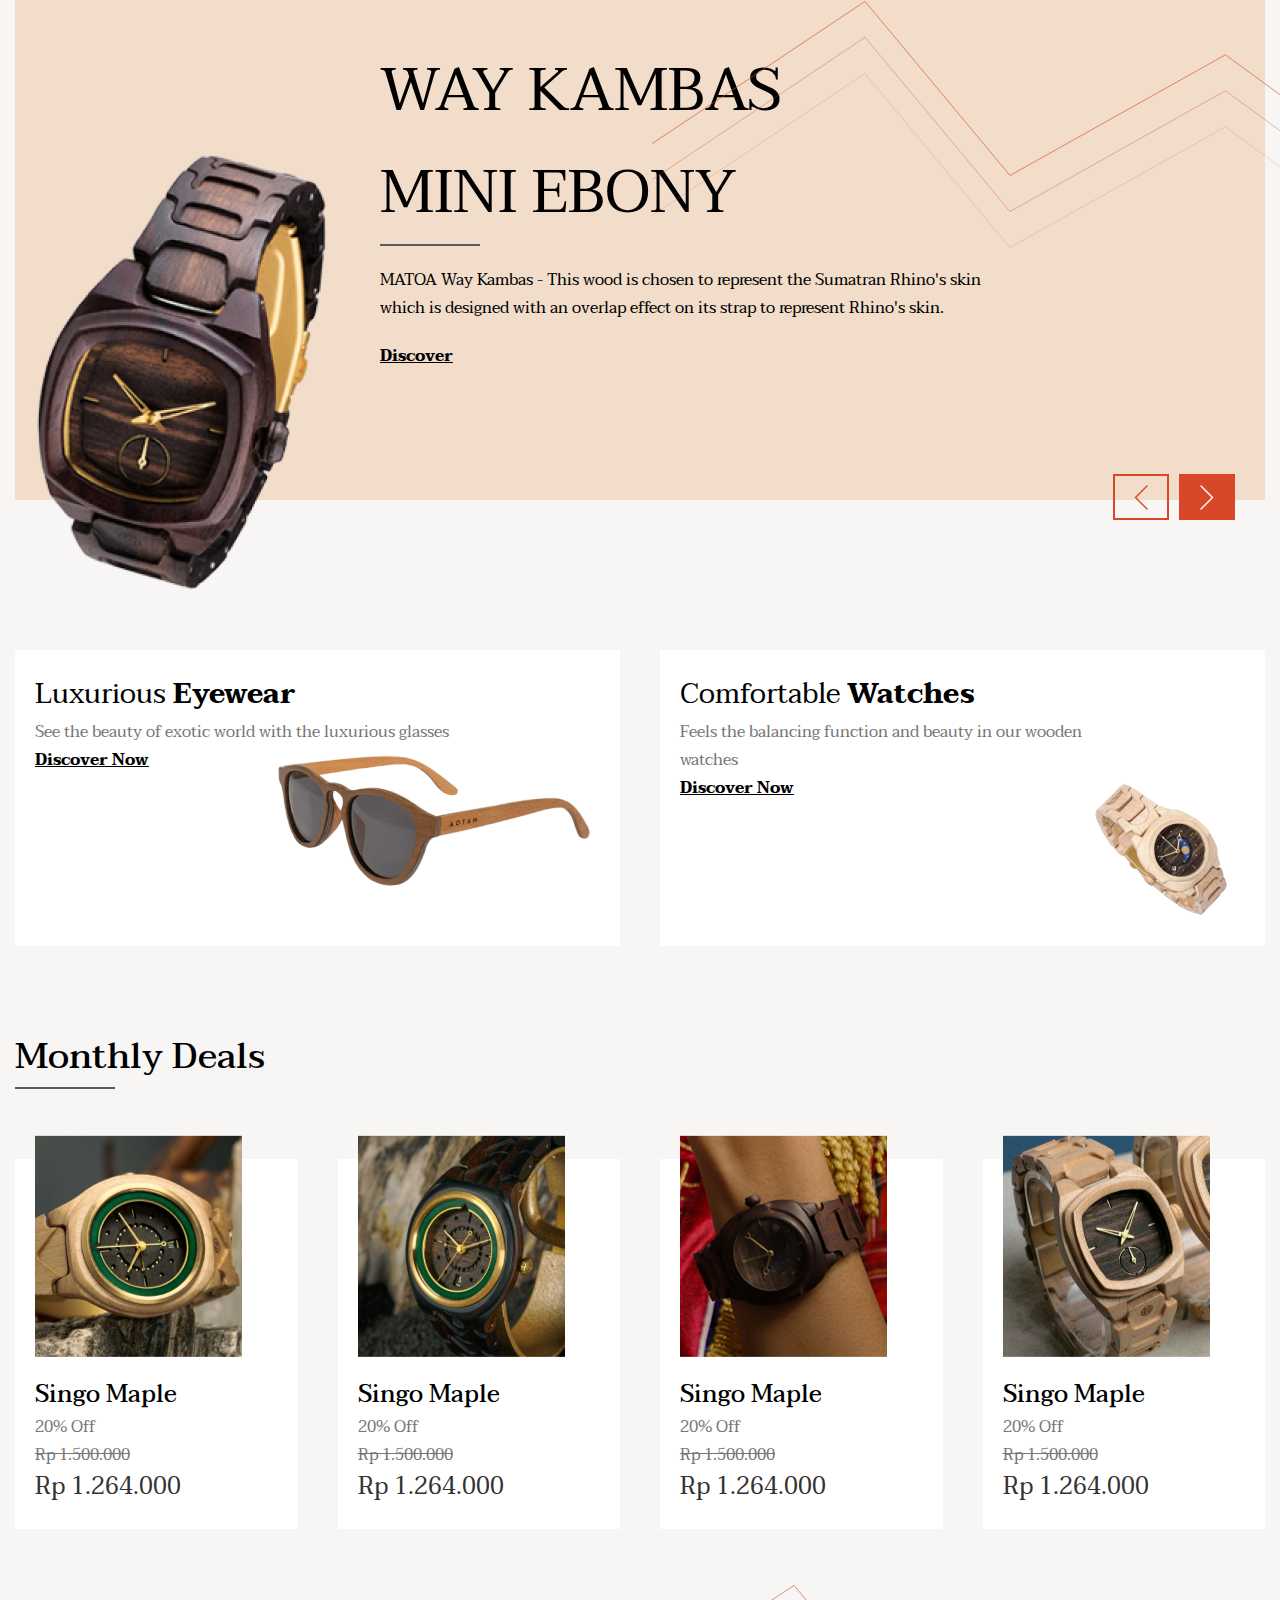
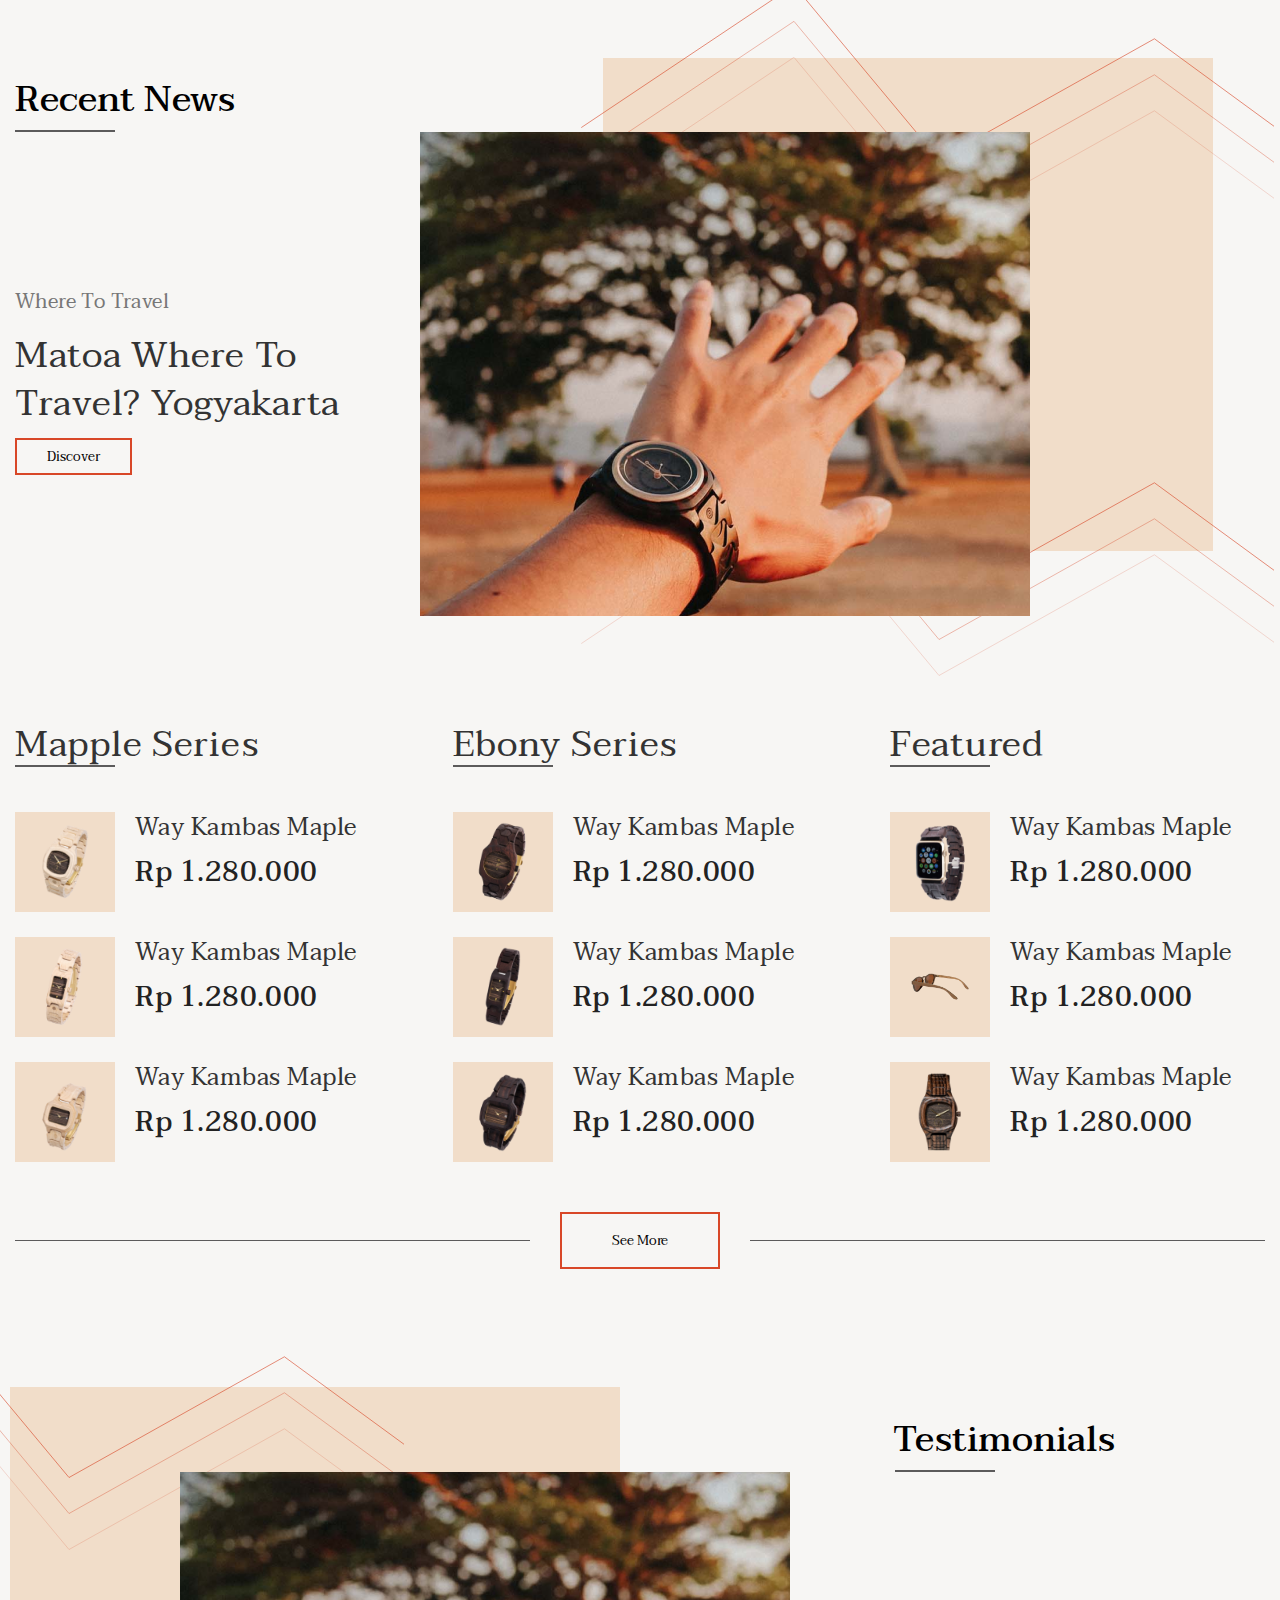
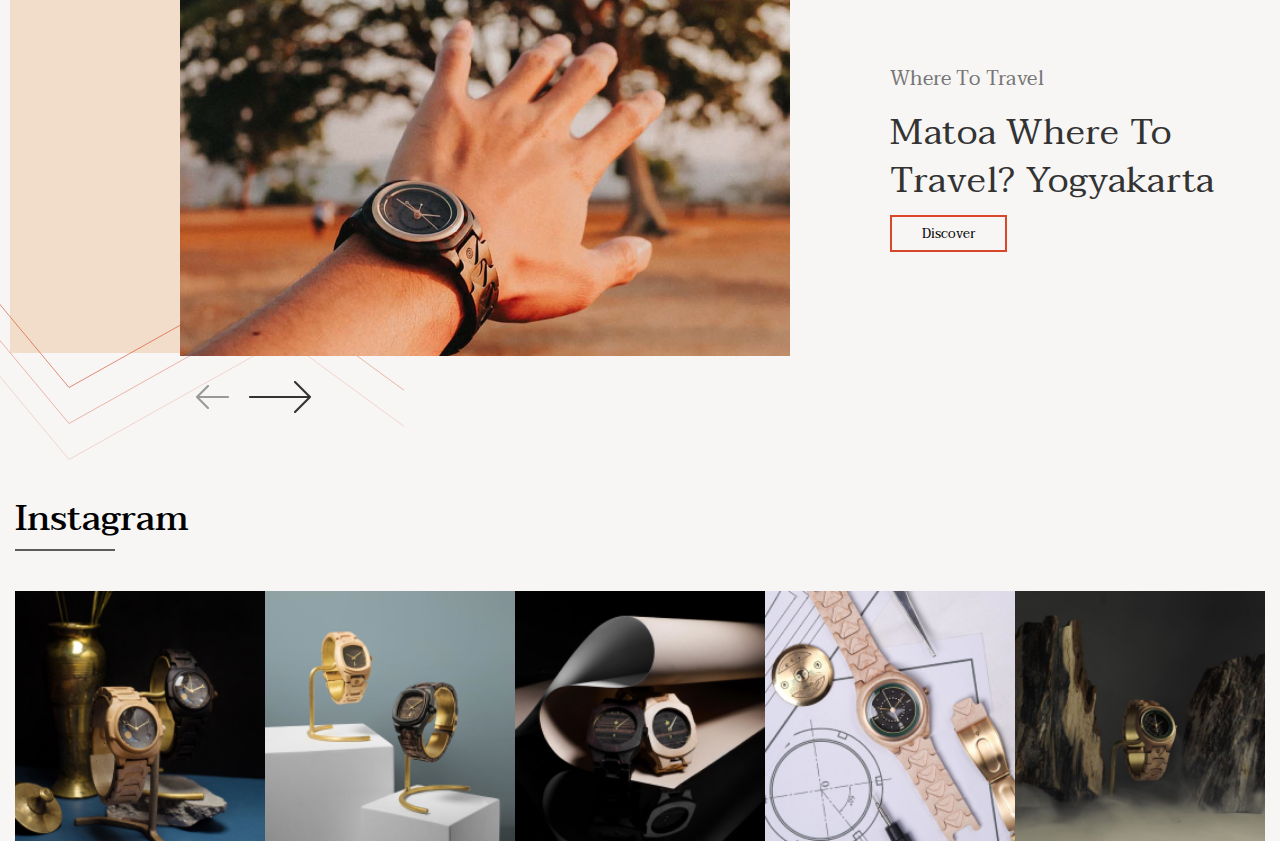
==== index.html @ 097e5164 "basic done" ====
<!DOCTYPE html>
<html lang="en">
  <head>
    <meta charset="UTF-8" />
    <meta name="viewport" content="width=device-width, initial-scale=1.0" />
    <title>Document</title>
    <link rel="stylesheet" href="/css/style.css" />
  </head>
  <body>
    <main class="container">
      <div id="header"></div>
      <div class="content">
        <div class="contentBanner">
          <div class="watch">
            <img style="width: 325px;height: 467px; object-fit: cover;" class="slide" src="/images/watch 1.png" alt="" />
          </div>
          <div class="sideContent">
            <div>
              <h1>WAY KAMBAS MINI EBONY</h1>
              <div class="divider"></div>
            </div>
            <p>
              MATOA Way Kambas - This wood is chosen to represent the Sumatran
              Rhino's skin which is designed with an overlap effect on its strap
              to represent Rhino's skin.
            </p>
            <p
              style="
                font-weight: bold;
                text-decoration: underline;
                cursor: pointer;
              "
            >
              Discover
            </p>
            
          </div>
          <div class="bannerAbs">
            <svg
              width="694"
              height="186"
              viewBox="0 0 694 186"
              fill="none"
              xmlns="http://www.w3.org/2000/svg"
            >
              <path
                d="M1.2658 143.57L213.999 1.32885L359 175.5L574.43 54.7849L752.472 185.066"
                stroke="#D84727"
                stroke-opacity="0.61"
              />
            </svg>

            <svg
              width="694"
              height="186"
              viewBox="0 0 694 186"
              fill="none"
              xmlns="http://www.w3.org/2000/svg"
            >
              <path
                d="M1.2658 143.57L213.999 1.32885L359 175.5L574.43 54.7849L752.472 185.066"
                stroke="#D84727"
                stroke-opacity="0.61"
              />
            </svg>

            <svg
              width="694"
              height="186"
              viewBox="0 0 694 186"
              fill="none"
              xmlns="http://www.w3.org/2000/svg"
            >
              <path
                d="M1.2658 143.57L213.999 1.32885L359 175.5L574.43 54.7849L752.472 185.066"
                stroke="#D84727"
                stroke-opacity="0.61"
              />
            </svg>
          </div>
          <div class="arrow">
            <button class="commonBtn" onclick="handleSlide('prev')">
              <img src="/images/angle left.png" alt="" />
            </button>
            <button class="commonBtn" onclick="handleSlide('next')">
              <img src="/images/angle right.png" alt="" />
            </button>
          </div>
        </div>
        <div class="luxury">
          <div class="box">
            <h3 style="font-size: 28px; font-weight: 400">
              Luxurious <strong>Eyewear</strong>
            </h3>
            <p
              style="width: 80%; color: rgba(119, 119, 119, 1); font-size: 16px"
            >
              See the beauty of exotic world with the luxurious glasses
            </p>
            <div
              style="
                display: flex;
                justify-content: space-between;
                align-items: flex-start;
              "
            >
              <strong style="text-decoration: underline; cursor: pointer"
                >Discover Now</strong
              >
              <img src="/images/glasses 1.png" alt="" />
            </div>
          </div>
          <div class="box">
            <h3 style="font-size: 28px; font-weight: 400">
              Comfortable <strong>Watches</strong>
            </h3>
            <p
              style="width: 80%; color: rgba(119, 119, 119, 1); font-size: 16px"
            >
              Feels the balancing function and beauty in our wooden watches
            </p>
            <div
              style="
                display: flex;
                justify-content: space-between;
                align-items: flex-start;
              "
            >
              <strong style="text-decoration: underline; cursor: pointer"
                >Discover Now</strong
              >
              <img src="/images/watch 2.png" alt="" />
            </div>
          </div>
        </div>
        <div class="deal">
          <h2 style="font-size: 36px; font-weight: 500">Monthly Deals</h2>
          <div class="divider"></div>
          <div class="dealBoxes">
            <div class="dealBox">
              <img src="/images/deal 1.png" alt="" />
              <div
                style="
                  transform: translateY(-20px);
                  display: flex;
                  flex-direction: column;
                  gap: 4px;
                "
              >
                <p class="title">Singo Maple</p>
                <p class="sale">20% Off</p>
                <p class="origin">Rp 1.500.000</p>
                <p class="price">Rp 1.264.000</p>
              </div>
              <div
                class="btn"
                class="btn"
                style="
                  display: flex;
                  gap: 10px;
                  justify-content: center;
                  opacity: 0;
                "
              >
                <button class="commonBtn">
                  <img
                    style="transform: translateY(2px)"
                    src="/images/love.png"
                    alt=""
                  />
                </button>
                <button
                  class="commonBtn"
                  style="background-color: rgba(216, 71, 39, 1); color: #fff"
                >
                  Add to cart
                </button>
              </div>
            </div>
            <div class="dealBox">
              <img src="/images/deal 2.png" alt="" />
              <div
                style="
                  transform: translateY(-20px);
                  display: flex;
                  flex-direction: column;
                  gap: 4px;
                "
              >
                <p class="title">Singo Maple</p>
                <p class="sale">20% Off</p>
                <p class="origin">Rp 1.500.000</p>
                <p class="price">Rp 1.264.000</p>
              </div>
              <div
                class="btn"
                class="btn"
                style="
                  display: flex;
                  gap: 10px;
                  justify-content: center;
                  opacity: 0;
                "
              >
                <button class="commonBtn">
                  <img
                    style="transform: translateY(2px)"
                    src="/images/love.png"
                    alt=""
                  />
                </button>
                <button
                  class="commonBtn"
                  style="background-color: rgba(216, 71, 39, 1); color: #fff"
                >
                  Add to cart
                </button>
              </div>
            </div>
            <div class="dealBox">
              <img src="/images/deal 3.png" alt="" />
              <div
                style="
                  transform: translateY(-20px);
                  display: flex;
                  flex-direction: column;
                  gap: 4px;
                "
              >
                <p class="title">Singo Maple</p>
                <p class="sale">20% Off</p>
                <p class="origin">Rp 1.500.000</p>
                <p class="price">Rp 1.264.000</p>
              </div>
              <div
                class="btn"
                class="btn"
                style="
                  display: flex;
                  gap: 10px;
                  justify-content: center;
                  opacity: 0;
                "
              >
                <button class="commonBtn">
                  <img
                    style="transform: translateY(2px)"
                    src="/images/love.png"
                    alt=""
                  />
                </button>
                <button
                  class="commonBtn"
                  style="background-color: rgba(216, 71, 39, 1); color: #fff"
                >
                  Add to cart
                </button>
              </div>
            </div>
            <div class="dealBox">
              <img src="/images/deal 4.png" alt="" />
              <div
                style="
                  transform: translateY(-20px);
                  display: flex;
                  flex-direction: column;
                  gap: 4px;
                "
              >
                <p class="title">Singo Maple</p>
                <p class="sale">20% Off</p>
                <p class="origin">Rp 1.500.000</p>
                <p class="price">Rp 1.264.000</p>
              </div>
              <div
                class="btn"
                class="btn"
                style="
                  display: flex;
                  gap: 10px;
                  justify-content: center;
                  opacity: 0;
                "
              >
                <button class="commonBtn">
                  <img
                    style="transform: translateY(2px)"
                    src="/images/love.png"
                    alt=""
                  />
                </button>
                <button
                  class="commonBtn"
                  style="background-color: rgba(216, 71, 39, 1); color: #fff"
                >
                  Add to cart
                </button>
              </div>
            </div>
          </div>
        </div>
        <div class="news">
          <h2 style="font-size: 36px; font-weight: 500">Recent News</h2>
          <div class="divider"></div>
          <div class="newBoxes">
            <div class="leftContent" style="display: flex;flex-direction: column;gap: 10px;width: 30%;">
              <span
                style="
                  font-family: Taviraj;
                  font-size: 20px;
                  font-weight: 400;
                  line-height: 40px;
                  letter-spacing: 0.02em;
                  text-align: left;
                  color: rgba(119, 119, 119, 1);
                "
              >
                Where To Travel
              </span>
              <span
                style="
                  font-family: Taviraj;
                  font-size: 36px;
                  font-weight: 400;
                  line-height: 48px;
                  letter-spacing: 0.02em;
                  text-align: left;
                  color: rgba(51, 51, 51, 1);
                "
              >
                Matoa Where To Travel? Yogyakarta
              </span>
              <button class="commonBtn" style="width: max-content;padding-inline: 30px;">Discover</button>
            </div>
            <div class="rightContent">
                <img src="/images/news.png"  alt="">
                <div class="bannerAbs" style="right: -40% !important;top: -30%;z-index: -1;">
                    <svg
                      width="694"
                      height="186"
                      viewBox="0 0 694 186"
                      fill="none"
                      xmlns="http://www.w3.org/2000/svg"
                    >
                      <path
                        d="M1.2658 143.57L213.999 1.32885L359 175.5L574.43 54.7849L752.472 185.066"
                        stroke="#D84727"
                        stroke-opacity="0.61"
                      />
                    </svg>
        
                    <svg
                      width="694"
                      height="186"
                      viewBox="0 0 694 186"
                      fill="none"
                      xmlns="http://www.w3.org/2000/svg"
                    >
                      <path
                        d="M1.2658 143.57L213.999 1.32885L359 175.5L574.43 54.7849L752.472 185.066"
                        stroke="#D84727"
                        stroke-opacity="0.61"
                      />
                    </svg>
        
                    <svg
                      width="694"
                      height="186"
                      viewBox="0 0 694 186"
                      fill="none"
                      xmlns="http://www.w3.org/2000/svg"
                    >
                      <path
                        d="M1.2658 143.57L213.999 1.32885L359 175.5L574.43 54.7849L752.472 185.066"
                        stroke="#D84727"
                        stroke-opacity="0.61"
                      />
                    </svg>
                  </div>
                  <div class="bannerAbs" style="right: -40% !important;top: 60% !important;z-index: -1;">
                    <svg
                      width="694"
                      height="186"
                      viewBox="0 0 694 186"
                      fill="none"
                      xmlns="http://www.w3.org/2000/svg"
                    >
                      <path
                        d="M1.2658 143.57L213.999 1.32885L359 175.5L574.43 54.7849L752.472 185.066"
                        stroke="#D84727"
                        stroke-opacity="0.61"
                      />
                    </svg>
        
                    <svg
                      width="694"
                      height="186"
                      viewBox="0 0 694 186"
                      fill="none"
                      xmlns="http://www.w3.org/2000/svg"
                    >
                      <path
                        d="M1.2658 143.57L213.999 1.32885L359 175.5L574.43 54.7849L752.472 185.066"
                        stroke="#D84727"
                        stroke-opacity="0.61"
                      />
                    </svg>
        
                    <svg
                      width="694"
                      height="186"
                      viewBox="0 0 694 186"
                      fill="none"
                      xmlns="http://www.w3.org/2000/svg"
                    >
                      <path
                        d="M1.2658 143.57L213.999 1.32885L359 175.5L574.43 54.7849L752.472 185.066"
                        stroke="#D84727"
                        stroke-opacity="0.61"
                      />
                    </svg>
                  </div>
                </div>
            </div>
          </div>
        </div>
        <div class="series">
            <div class="seriesBox" style="margin-bottom: 20px;">
               <div>
                <p style="font-family: Taviraj;
                font-size: 36px;
                font-weight: 400;
                line-height: 40px;
                letter-spacing: 0.02em;
                text-align: left;
                color: rgba(51, 51, 51, 1);
                ">Mapple Series</p>
                <div class="divider"></div>
               </div>
            </div> 
            <div class="seriesBox">
                <div>
                    <p style="font-family: Taviraj;
                font-size: 36px;
                font-weight: 400;
                line-height: 40px;
                letter-spacing: 0.02em;
                text-align: left;
                color: rgba(51, 51, 51, 1);
                ">Ebony Series</p>
                <div class="divider"></div>
                </div>
            </div> 
            <div class="seriesBox">
               <div>
                <p style="font-family: Taviraj;
                font-size: 36px;
                font-weight: 400;
                line-height: 40px;
                letter-spacing: 0.02em;
                text-align: left;
                color: rgba(51, 51, 51, 1);
                ">Featured</p>
                <div class="divider"></div>
               </div>
            </div> 
            <div class="seriesBox">
              <img src="/images/seri 1.png" alt="">
                <div class="content">
                    <p style="font-family: Taviraj;
                    font-size: 24px;
                    font-weight: 400;
                    line-height: 32px;
                    letter-spacing: 0.02em;
                    text-align: left;
                    color: rgba(51, 51, 51, 1);
                    margin-bottom: 8px;
                    ">Way Kambas Maple</p>
                    <p style="font-family: Taviraj;
                    font-size: 28px;
                    font-weight: 500;
                    line-height: 40px;
                    letter-spacing: 0.02em;
                    text-align: left;
                    color:rgba(34, 34, 34, 1)
                    ">Rp 1.280.000</p>
                </div>
            </div> 
            <div class="seriesBox">
              <img src="/images/seri 4.png" alt="">
                <div class="content">
                    <p style="font-family: Taviraj;
                    font-size: 24px;
                    font-weight: 400;
                    line-height: 32px;
                    letter-spacing: 0.02em;
                    text-align: left;
                    color: rgba(51, 51, 51, 1);
                    margin-bottom: 8px;
                    ">Way Kambas Maple</p>
                    <p style="font-family: Taviraj;
                    font-size: 28px;
                    font-weight: 500;
                    line-height: 40px;
                    letter-spacing: 0.02em;
                    text-align: left;
                    color:rgba(34, 34, 34, 1)
                    ">Rp 1.280.000</p>
                </div>
            </div> 
            <div class="seriesBox">
              <img src="/images/seri 7.png" alt="">
                <div class="content">
                    <p style="font-family: Taviraj;
                    font-size: 24px;
                    font-weight: 400;
                    line-height: 32px;
                    letter-spacing: 0.02em;
                    text-align: left;
                    color: rgba(51, 51, 51, 1);
                    margin-bottom: 8px;
                    ">Way Kambas Maple</p>
                    <p style="font-family: Taviraj;
                    font-size: 28px;
                    font-weight: 500;
                    line-height: 40px;
                    letter-spacing: 0.02em;
                    text-align: left;
                    color:rgba(34, 34, 34, 1)
                    ">Rp 1.280.000</p>
                </div>
            </div> 
            <div class="seriesBox">
              <img src="/images/seri 2.png" alt="">
                <div class="content">
                    <p style="font-family: Taviraj;
                    font-size: 24px;
                    font-weight: 400;
                    line-height: 32px;
                    letter-spacing: 0.02em;
                    text-align: left;
                    color: rgba(51, 51, 51, 1);
                    margin-bottom: 8px;
                    ">Way Kambas Maple</p>
                    <p style="font-family: Taviraj;
                    font-size: 28px;
                    font-weight: 500;
                    line-height: 40px;
                    letter-spacing: 0.02em;
                    text-align: left;
                    color:rgba(34, 34, 34, 1)
                    ">Rp 1.280.000</p>
                </div>
            </div> 
            <div class="seriesBox">
              <img src="/images/seri 5.png" alt="">
                <div class="content">
                    <p style="font-family: Taviraj;
                    font-size: 24px;
                    font-weight: 400;
                    line-height: 32px;
                    letter-spacing: 0.02em;
                    text-align: left;
                    color: rgba(51, 51, 51, 1);
                    margin-bottom: 8px;
                    ">Way Kambas Maple</p>
                    <p style="font-family: Taviraj;
                    font-size: 28px;
                    font-weight: 500;
                    line-height: 40px;
                    letter-spacing: 0.02em;
                    text-align: left;
                    color:rgba(34, 34, 34, 1)
                    ">Rp 1.280.000</p>
                </div>
            </div> 
            <div class="seriesBox">
              <img src="/images/seri 8.png" alt="">
                <div class="content">
                    <p style="font-family: Taviraj;
                    font-size: 24px;
                    font-weight: 400;
                    line-height: 32px;
                    letter-spacing: 0.02em;
                    text-align: left;
                    color: rgba(51, 51, 51, 1);
                    margin-bottom: 8px;
                    ">Way Kambas Maple</p>
                    <p style="font-family: Taviraj;
                    font-size: 28px;
                    font-weight: 500;
                    line-height: 40px;
                    letter-spacing: 0.02em;
                    text-align: left;
                    color:rgba(34, 34, 34, 1)
                    ">Rp 1.280.000</p>
                </div>
            </div> 
            <div class="seriesBox">
              <img src="/images/seri 3.png" alt="">
                <div class="content">
                    <p style="font-family: Taviraj;
                    font-size: 24px;
                    font-weight: 400;
                    line-height: 32px;
                    letter-spacing: 0.02em;
                    text-align: left;
                    color: rgba(51, 51, 51, 1);
                    margin-bottom: 8px;
                    ">Way Kambas Maple</p>
                    <p style="font-family: Taviraj;
                    font-size: 28px;
                    font-weight: 500;
                    line-height: 40px;
                    letter-spacing: 0.02em;
                    text-align: left;
                    color:rgba(34, 34, 34, 1)
                    ">Rp 1.280.000</p>
                </div>
            </div> 
            <div class="seriesBox">
              <img src="/images/seri 6.png" alt="">
                <div class="content">
                    <p style="font-family: Taviraj;
                    font-size: 24px;
                    font-weight: 400;
                    line-height: 32px;
                    letter-spacing: 0.02em;
                    text-align: left;
                    color: rgba(51, 51, 51, 1);
                    margin-bottom: 8px;
                    ">Way Kambas Maple</p>
                    <p style="font-family: Taviraj;
                    font-size: 28px;
                    font-weight: 500;
                    line-height: 40px;
                    letter-spacing: 0.02em;
                    text-align: left;
                    color:rgba(34, 34, 34, 1)
                    ">Rp 1.280.000</p>
                </div>
            </div> 
            <div class="seriesBox">
              <img src="/images/seri 9.png" alt="">
                <div class="content">
                    <p style="font-family: Taviraj;
                    font-size: 24px;
                    font-weight: 400;
                    line-height: 32px;
                    letter-spacing: 0.02em;
                    text-align: left;
                    color: rgba(51, 51, 51, 1);
                    margin-bottom: 8px;
                    ">Way Kambas Maple</p>
                    <p style="font-family: Taviraj;
                    font-size: 28px;
                    font-weight: 500;
                    line-height: 40px;
                    letter-spacing: 0.02em;
                    text-align: left;
                    color:rgba(34, 34, 34, 1)
                    ">Rp 1.280.000</p>
                </div>
            </div> 
        </div>
        <div style="display: flex;gap: 30px; align-items: center;margin-block: 50px 140px;">
          <div class="divider" style="flex-grow: 1;height: 1px;"></div>
          <button class="commonBtn" style="padding: 15px 50px;">See More</button>
          <div class="divider" style="flex-grow: 1;height: 1px;"></div>
        </div>
        <div class="news testi">
          <div style="direction: rtl;">
            <h2 style="font-size: 36px; font-weight: 500;text-align: right;">Testimonials</h2>
          <div class="divider"></div>
          </div>
          <div class="newBoxes">
            <div class="leftContent" style="display: flex;flex-direction: column;gap: 10px;width: 30%;">
              <span
                style="
                  font-family: Taviraj;
                  font-size: 20px;
                  font-weight: 400;
                  line-height: 40px;
                  letter-spacing: 0.02em;
                  text-align: left;
                  color: rgba(119, 119, 119, 1);
                "
              >
                Where To Travel
              </span>
              <span
                style="
                  font-family: Taviraj;
                  font-size: 36px;
                  font-weight: 400;
                  line-height: 48px;
                  letter-spacing: 0.02em;
                  text-align: left;
                  color: rgba(51, 51, 51, 1);
                "
              >
                Matoa Where To Travel? Yogyakarta
              </span>
              <button class="commonBtn" style="width: max-content;padding-inline: 30px;">Discover</button>
            </div>
            <div class="rightContent">
                <img src="/images/news.png"  alt="">
                <div>
                  <img src="/images/left.png" alt="">
                  <img src="/images/right.png" alt="">
                </div>
                <div class="bannerAbs" style="right: -40% !important;top: -30%;z-index: -1;">
                    <svg
                      width="694"
                      height="186"
                      viewBox="0 0 694 186"
                      fill="none"
                      xmlns="http://www.w3.org/2000/svg"
                    >
                      <path
                        d="M1.2658 143.57L213.999 1.32885L359 175.5L574.43 54.7849L752.472 185.066"
                        stroke="#D84727"
                        stroke-opacity="0.61"
                      />
                    </svg>
        
                    <svg
                      width="694"
                      height="186"
                      viewBox="0 0 694 186"
                      fill="none"
                      xmlns="http://www.w3.org/2000/svg"
                    >
                      <path
                        d="M1.2658 143.57L213.999 1.32885L359 175.5L574.43 54.7849L752.472 185.066"
                        stroke="#D84727"
                        stroke-opacity="0.61"
                      />
                    </svg>
        
                    <svg
                      width="694"
                      height="186"
                      viewBox="0 0 694 186"
                      fill="none"
                      xmlns="http://www.w3.org/2000/svg"
                    >
                      <path
                        d="M1.2658 143.57L213.999 1.32885L359 175.5L574.43 54.7849L752.472 185.066"
                        stroke="#D84727"
                        stroke-opacity="0.61"
                      />
                    </svg>
                  </div>
                  <div class="bannerAbs" style="right: -40% !important;top: 60% !important;z-index: -1;">
                    <svg
                      width="694"
                      height="186"
                      viewBox="0 0 694 186"
                      fill="none"
                      xmlns="http://www.w3.org/2000/svg"
                    >
                      <path
                        d="M1.2658 143.57L213.999 1.32885L359 175.5L574.43 54.7849L752.472 185.066"
                        stroke="#D84727"
                        stroke-opacity="0.61"
                      />
                    </svg>
        
                    <svg
                      width="694"
                      height="186"
                      viewBox="0 0 694 186"
                      fill="none"
                      xmlns="http://www.w3.org/2000/svg"
                    >
                      <path
                        d="M1.2658 143.57L213.999 1.32885L359 175.5L574.43 54.7849L752.472 185.066"
                        stroke="#D84727"
                        stroke-opacity="0.61"
                      />
                    </svg>
        
                    <svg
                      width="694"
                      height="186"
                      viewBox="0 0 694 186"
                      fill="none"
                      xmlns="http://www.w3.org/2000/svg"
                    >
                      <path
                        d="M1.2658 143.57L213.999 1.32885L359 175.5L574.43 54.7849L752.472 185.066"
                        stroke="#D84727"
                        stroke-opacity="0.61"
                      />
                    </svg>
                  </div>
                </div>
            </div>
          </div>
        </div>

      <div class="ins">
        <div >
          <h2 style="font-size: 36px; font-weight: 500">Instagram</h2>
        <div class="divider"></div>
        <div class="insBox">
          <img src="/images/Rectangle 38.png" alt="">
          <img src="/images/Rectangle 39.png" alt="">
          <img src="/images/Rectangle 40.png" alt="">
          <img src="/images/Rectangle 41.png" alt="">
          <img src="/images/Rectangle 42.png" alt="">
        </div>
      </div>
    </div>
  </main>
    <div id="footer"></div>
  </body> 

  <script
    src="https://code.jquery.com/jquery-3.3.1.js"
    integrity="sha256-2Kok7MbOyxpgUVvAk/HJ2jigOSYS2auK4Pfzbm7uH60="
    crossorigin="anonymous"
  ></script>
  <script>
    $(function () {
      $("#header").load("header.html");
      $("#footer").load("footer.html");
    });
  </script>
  <script src="/js/slide.js"></script>
</html>
---- css/style.css ----
@import url("https://fonts.googleapis.com/css2?family=Taviraj:ital,wght@0,100;0,200;0,300;0,400;0,500;0,600;0,700;0,800;0,900;1,100;1,200;1,300;1,400;1,500;1,600;1,700;1,800;1,900&display=swap");

* {
  font-family: "Taviraj", serif;
  padding: 0;
  margin: 0;
  box-sizing: border-box;
}



body {
  background: rgba(247, 246, 244, 1) !important;
}

.container {
  width: 1250px;
  margin: 0 auto;
}
.container .content {
}

.contentBanner {
  width: 100%;
  height: 500px;
  background: rgba(241, 221, 201, 1);
  display: flex;
  gap: 40px;
  position: relative;
  padding-top: 40px;
}

.contentBanner .watch {
  transform: translateY(100px);
}

.contentBanner .sideContent {
  width: 50%;
  display: flex;
  flex-direction: column;
  gap: 20px;
}

.contentBanner h1 {
  font-size: 60px;
  font-weight: 400;
  text-wrap: balance;
}

.divider {
  width: 100px;
  height: 2px;
  background-color: rgb(92, 91, 91);
}

.commonBtn {
  padding: 5px 10px;
  display: flex;
  justify-content: center;
  align-items: center;
  border: 2px solid rgba(216, 71, 39, 1);
  cursor: pointer;
  background-color: transparent;
}

.bannerAbs {
  width: max-content;
  position: absolute;
  right: -80px;
  top: 0;
  display: flex;
  flex-direction: column;
}

.bannerAbs svg:nth-child(2) {
  transform: translateY(-150px);
  opacity: 0.6;
}

.bannerAbs svg:last-child {
  transform: translateY(-300px);
  opacity: 0.3;
}

.contentBanner .arrow {
  position: absolute;
  display: flex;
  gap: 10px;
  bottom: -20px;
  right: 30px;
}

.contentBanner .arrow button:last-child {
  background-color: rgba(216, 71, 39, 1);
}

.luxury {
  margin-top: 150px;
  display: flex;
  gap: 40px;
}

.luxury .box {
  background: rgba(255, 255, 255, 1);
  width: 50%;
  padding: 20px;
}

.deal {
  margin-top: 80px;
}

.dealBoxes {
  margin-top: 70px;
  display: flex;
  gap: 40px;
  justify-content: space-between;
  height: 450px;
}

.dealBox {
  background: rgba(255, 255, 255, 1);
  padding: 10px 20px;
  height: 370px;
  flex-grow: 1;
}

.dealBox:hover {
  height: 420px;
  transition: all 0.25s ease;
}

.dealBox:hover .btn {
  opacity: 1 !important;
  transition: all 0.5s ease;
}

.dealBox img {
  transform: translateY(-15%);
}

.dealBox .title {
  font-size: 24px;
  font-weight: 500;
  line-height: 32px;
  letter-spacing: 0em;
  text-align: left;
}

.dealBox .sale {
  font-family: Taviraj;
  font-size: 16px;
  font-weight: 400;
  line-height: 24px;
  letter-spacing: 0em;
  text-align: left;
  color: rgba(119, 119, 119, 1);
}

.dealBox .origin {
  font-family: Taviraj;
  font-size: 16px;
  font-weight: 400;
  line-height: 24px;
  letter-spacing: 0em;
  text-align: left;
  color: rgba(119, 119, 119, 1);
  text-decoration: line-through;
}

.dealBox .price {
  font-family: Taviraj;
  font-size: 24px;
  font-weight: 400;
  line-height: 32px;
  letter-spacing: 0em;
  text-align: left;
  color: rgba(51, 51, 51, 1);
}

.newBoxes {
  display: flex;
  gap: 30px;
  align-items: center;
}

.news {
  margin-top: 60px;
}

.rightContent {
  position: relative;
}

.rightContent::after {
  content: "";
  position: absolute;
  width: 100%;
  height: 100%;
  right: -30%;
  top: -15%;
  background: rgba(241, 221, 201, 1);
  z-index: -2;
}

.series {
  margin-top: 100px;
  display: flex;
  gap: 25px;
  flex-wrap: wrap;
  justify-content: space-between;
}

.seriesBox {
  width: 30%;
  display: flex;
  gap: 20px;
}

.seriesBox img {
  width: 100px;
  height: 100px;
  object-fit: contain;
  padding: 10px 20px;
  background: rgba(241, 221, 201, 1);
}
.testi {
  /* direction: rtl; */
}

.testi h2 {
  /* text-align: right; */
  transform: translateX(-150px);
}

.testi .divider {
  transform: translateX(-270px);
}

.testi .newBoxes {
  flex-direction: row-reverse !important ;
  gap: 100px;
}

.testi .newBoxes .rightContent::after {
  left: -170px !important;
  right: unset;
}

.testi .bannerAbs {
  left: -100px !important;
  right: unset !important;
  transform: translateX(-370px);
}

.ins {
  margin-top: 50px;
}

.insBox {
  margin-top: 40px;
  display: flex;
}

.insBox img {
  object-fit: cover;
  flex-grow: 1;
}

.sponsor {
  background-color: rgba(218, 94, 66, 1);
  width: 100%;
  padding: 20px 250px;
  display: flex;
  justify-content: center;
  flex-wrap: wrap;
}

.sponsor img {
  width: 18%;
  max-width: 170px;
  padding-right: 80px;
}
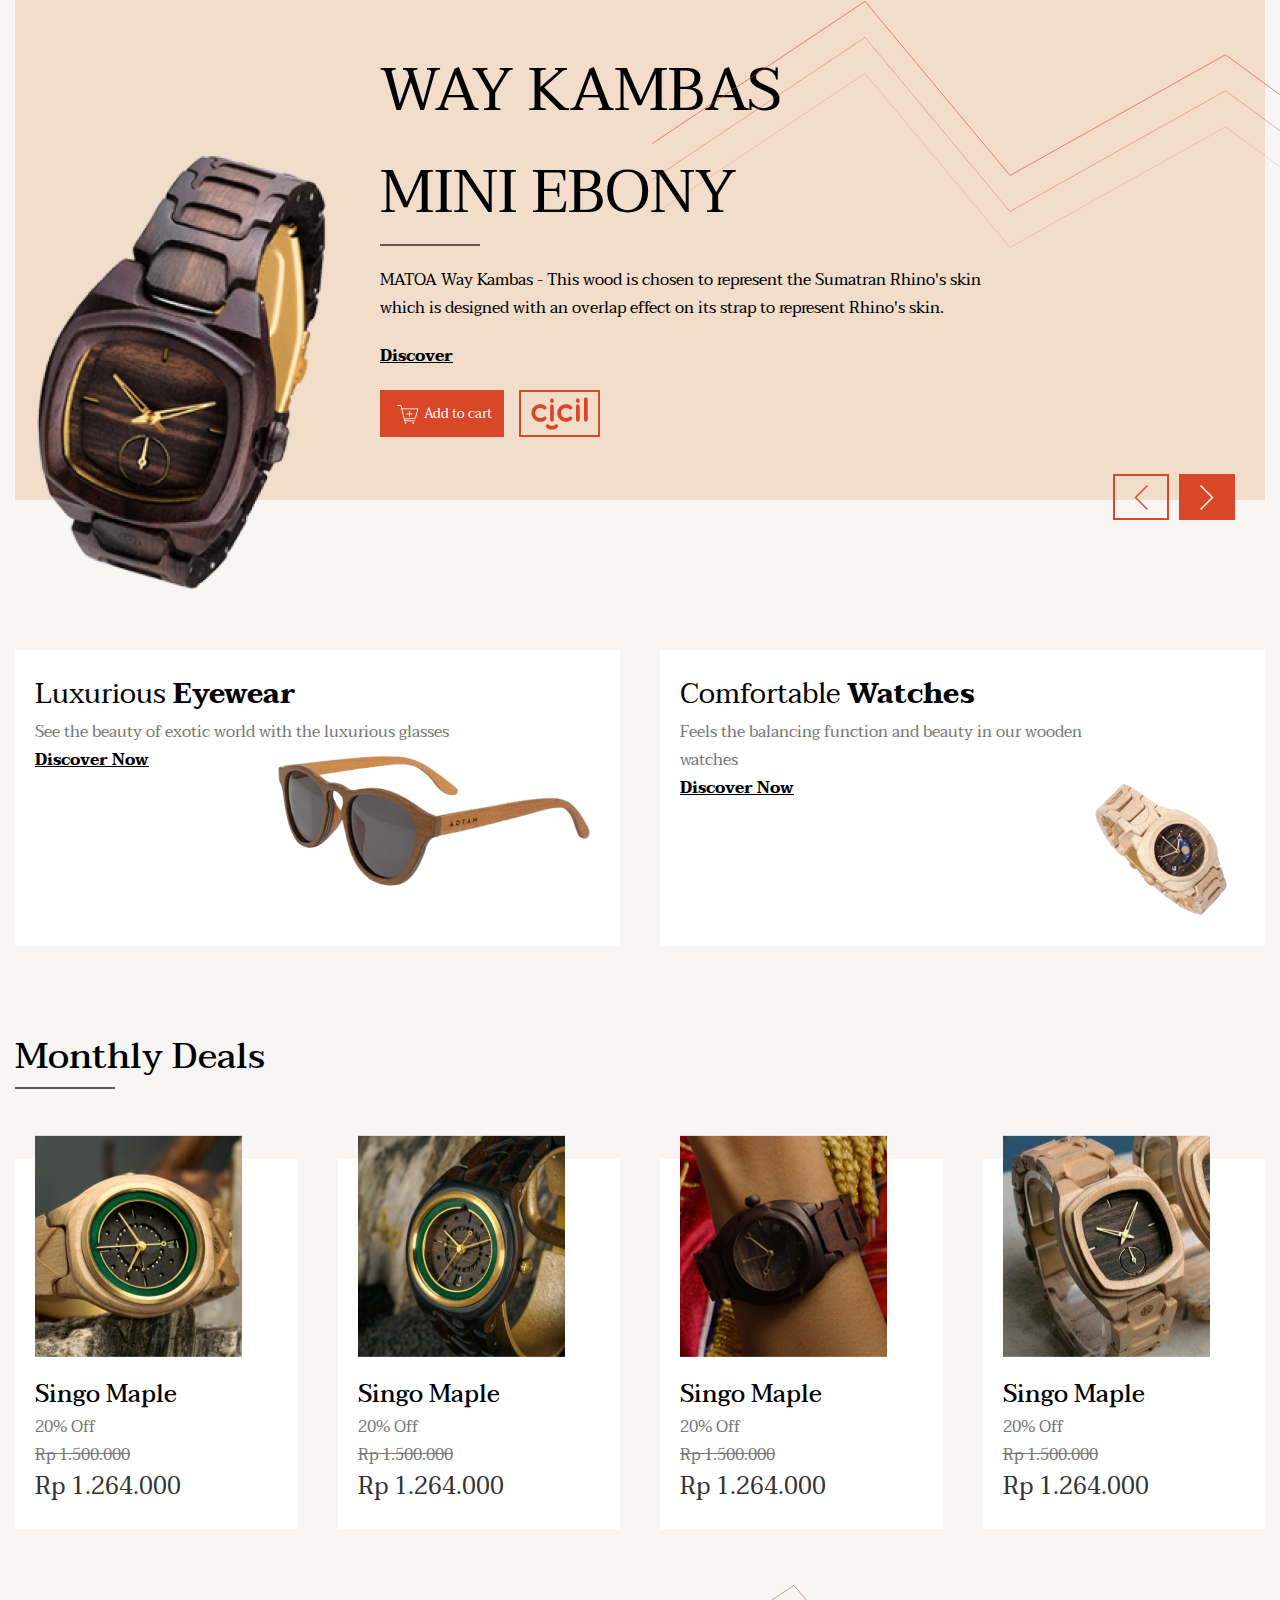
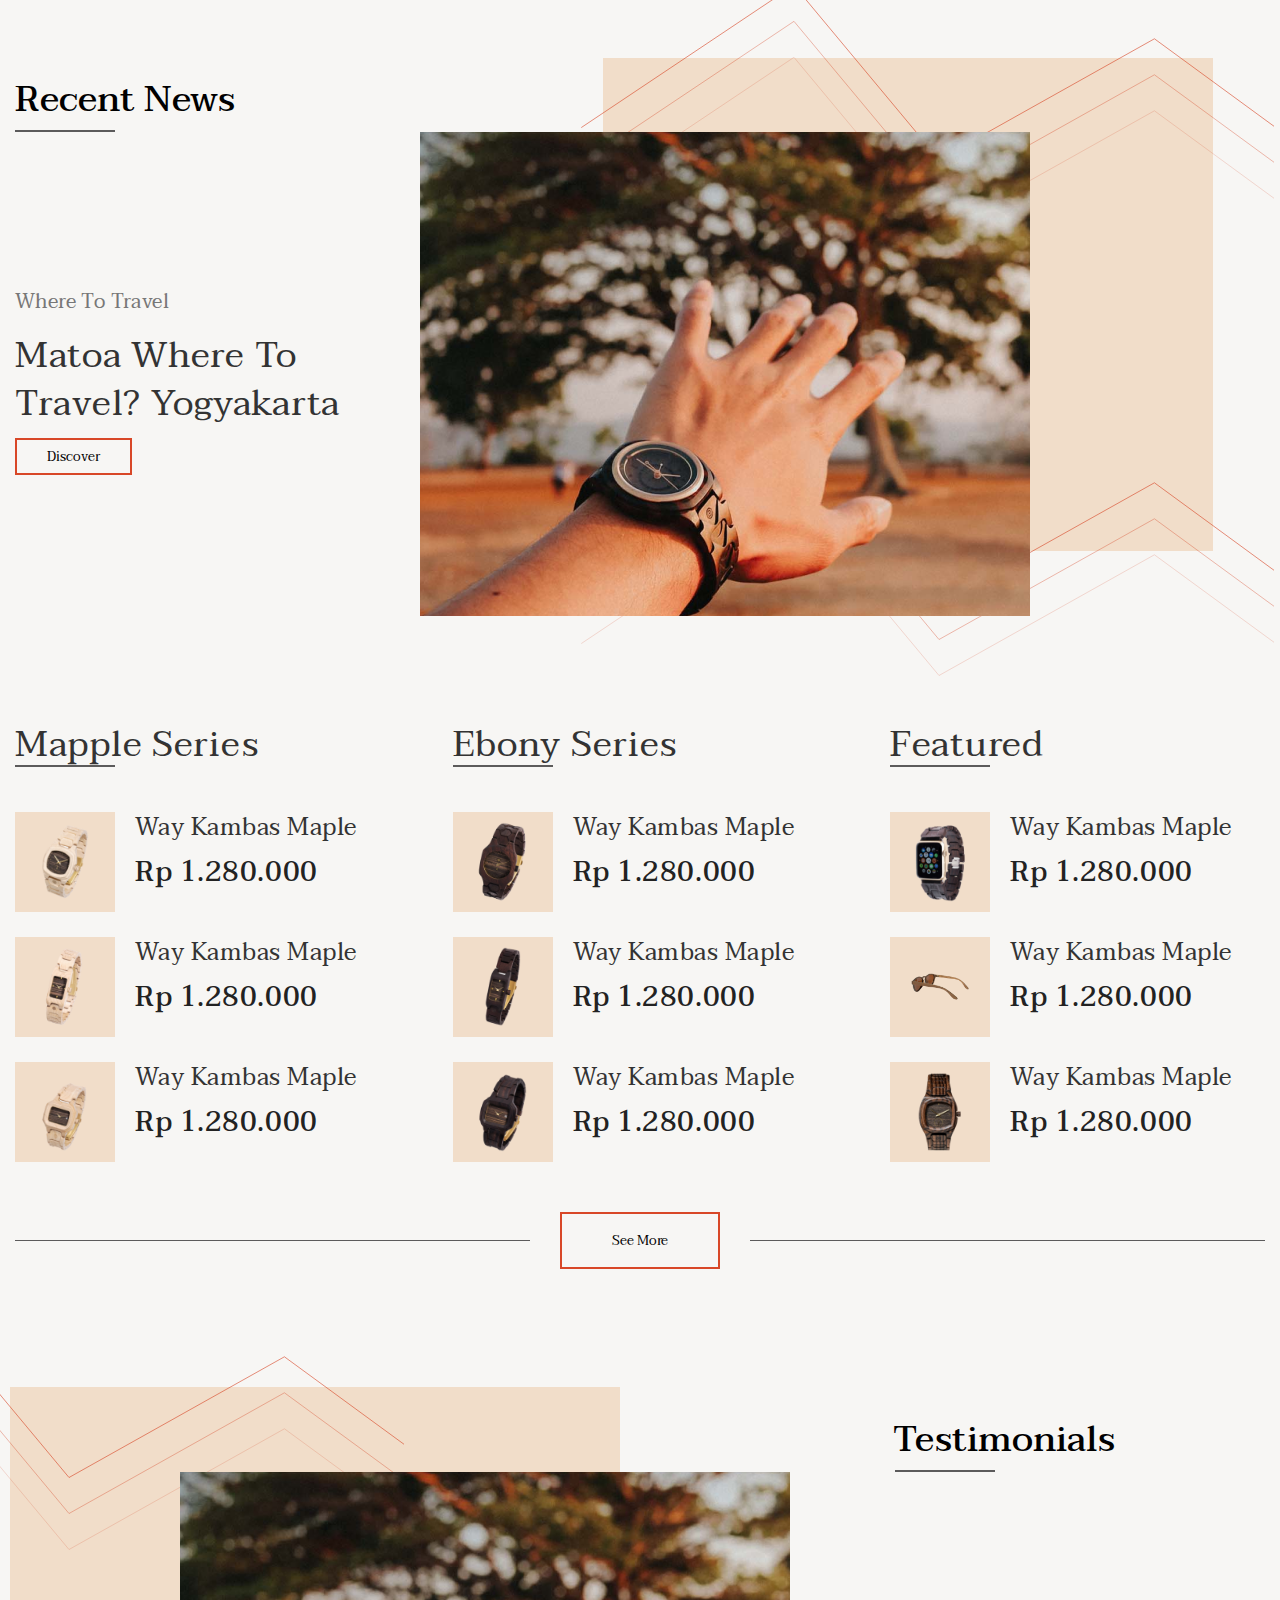
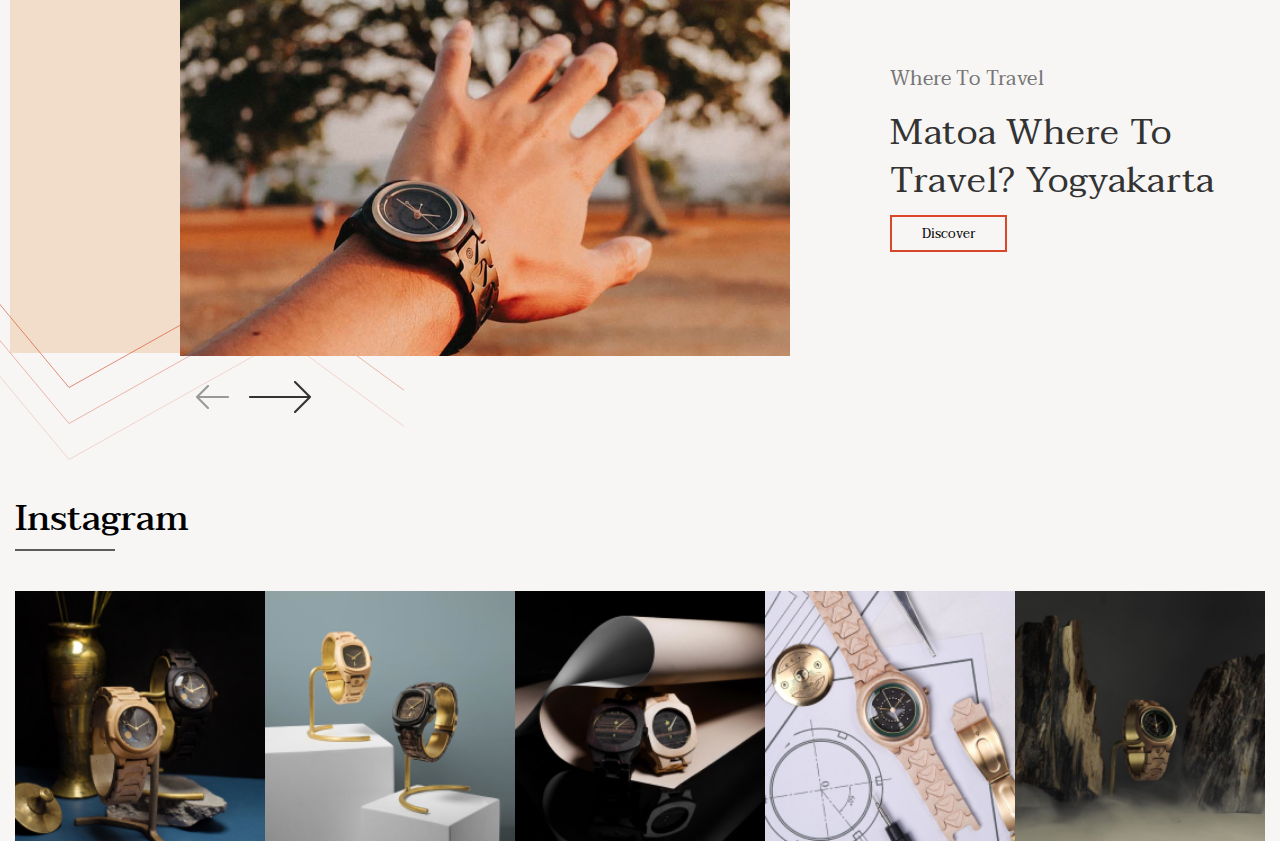
==== commit 72f9a246: "done combination href" ====
--- a/index.html
+++ b/index.html
@@ -33,7 +33,18 @@
             >
               Discover
             </p>
-            
+            <div style="display: flex; gap: 15px">
+              <button style="background-color: rgba(216, 71, 39, 1); color: #fff" class="commonBtn" data-bs-toggle="modal"
+                data-bs-target="#exampleModal">
+                <img src="/images/add-cart.png" alt="" />
+                Add to cart
+              </button>
+              <a style="z-index: 99;" href="/product-detail.html">
+              <button class="commonBtn">
+                <img src="/images/logo-cicil-white 1.png" alt="" />
+              </button>
+            </a>
+            </div>
           </div>
           <div class="bannerAbs">
             <svg
@@ -172,7 +183,9 @@
                 <button
                   class="commonBtn"
                   style="background-color: rgba(216, 71, 39, 1); color: #fff"
-                >
+                  data-bs-toggle="modal"
+                data-bs-target="#exampleModal"
+                  >
                   Add to cart
                 </button>
               </div>
@@ -212,7 +225,9 @@
                 <button
                   class="commonBtn"
                   style="background-color: rgba(216, 71, 39, 1); color: #fff"
-                >
+                  data-bs-toggle="modal"
+                data-bs-target="#exampleModal"
+                  >
                   Add to cart
                 </button>
               </div>
@@ -252,7 +267,9 @@
                 <button
                   class="commonBtn"
                   style="background-color: rgba(216, 71, 39, 1); color: #fff"
-                >
+                  data-bs-toggle="modal"
+                data-bs-target="#exampleModal"
+                  >
                   Add to cart
                 </button>
               </div>
@@ -292,7 +309,9 @@
                 <button
                   class="commonBtn"
                   style="background-color: rgba(216, 71, 39, 1); color: #fff"
-                >
+                  data-bs-toggle="modal"
+                data-bs-target="#exampleModal"
+                  >
                   Add to cart
                 </button>
               </div>
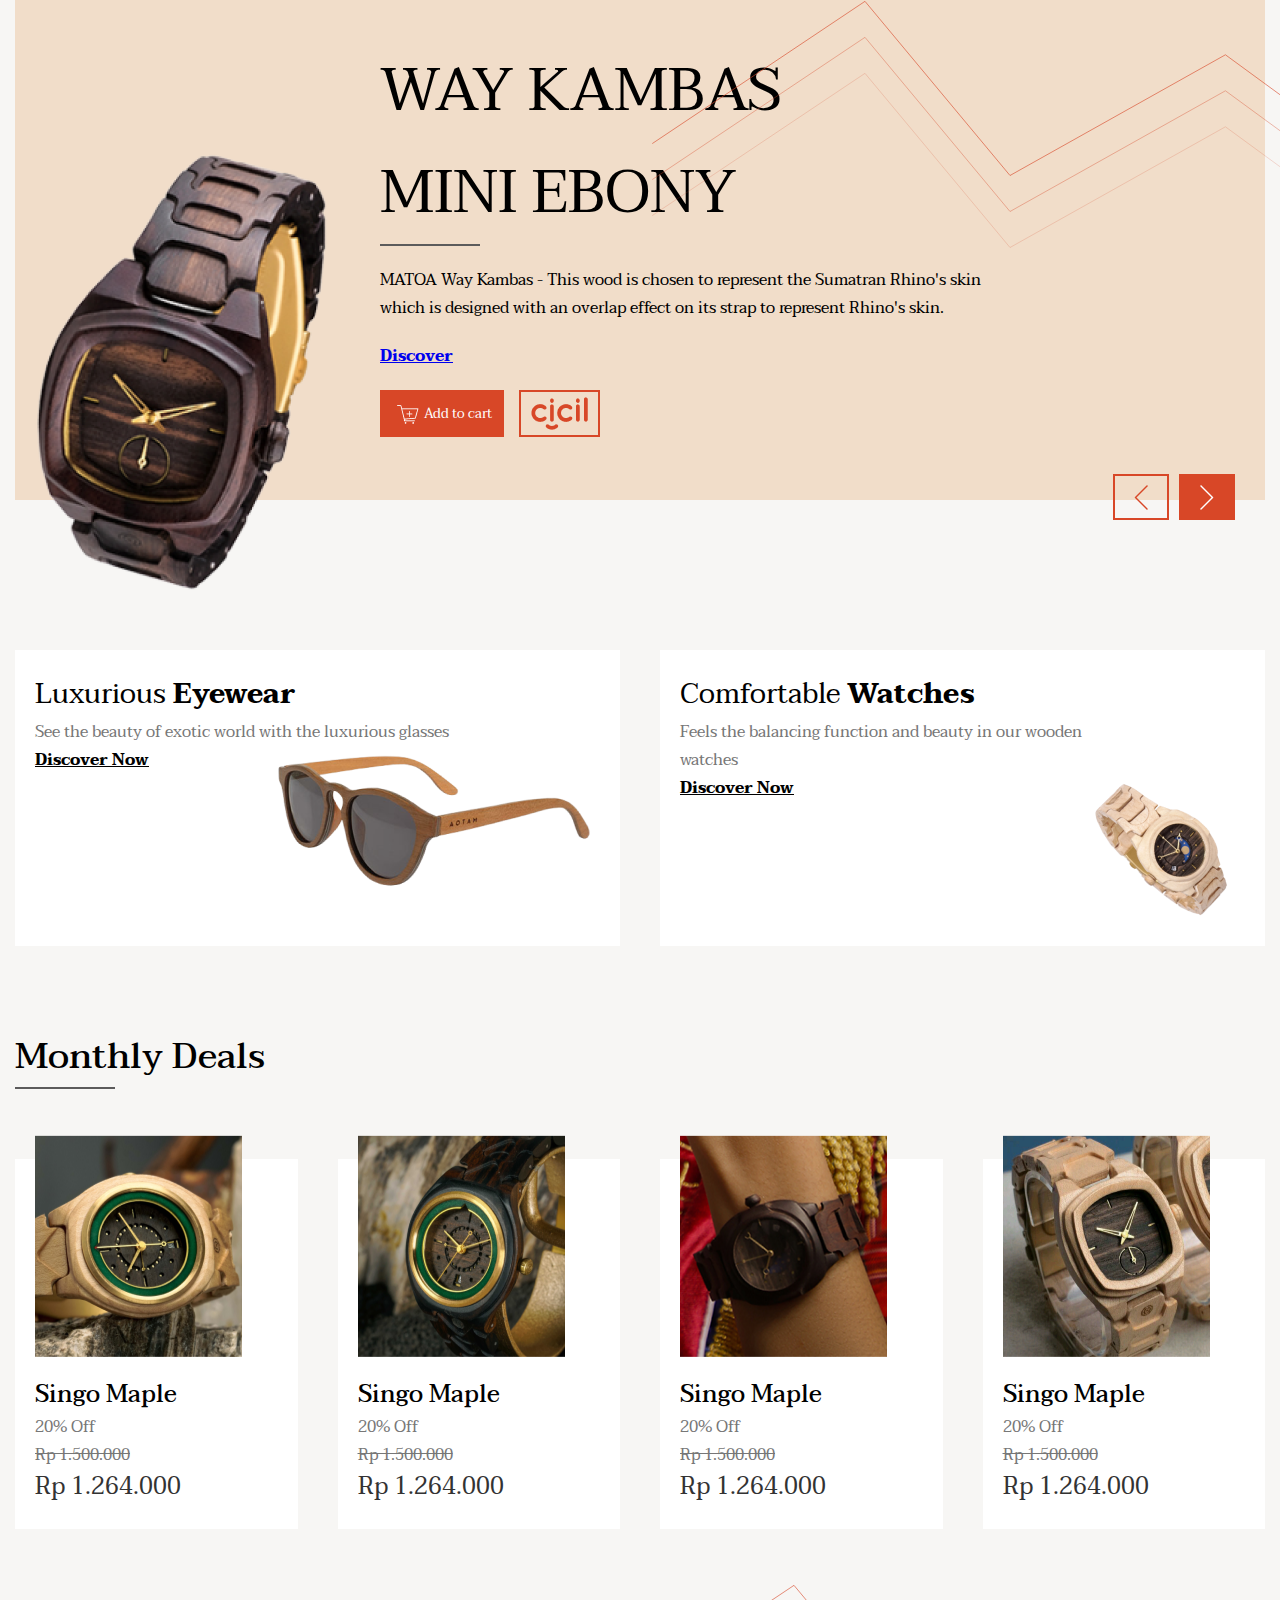
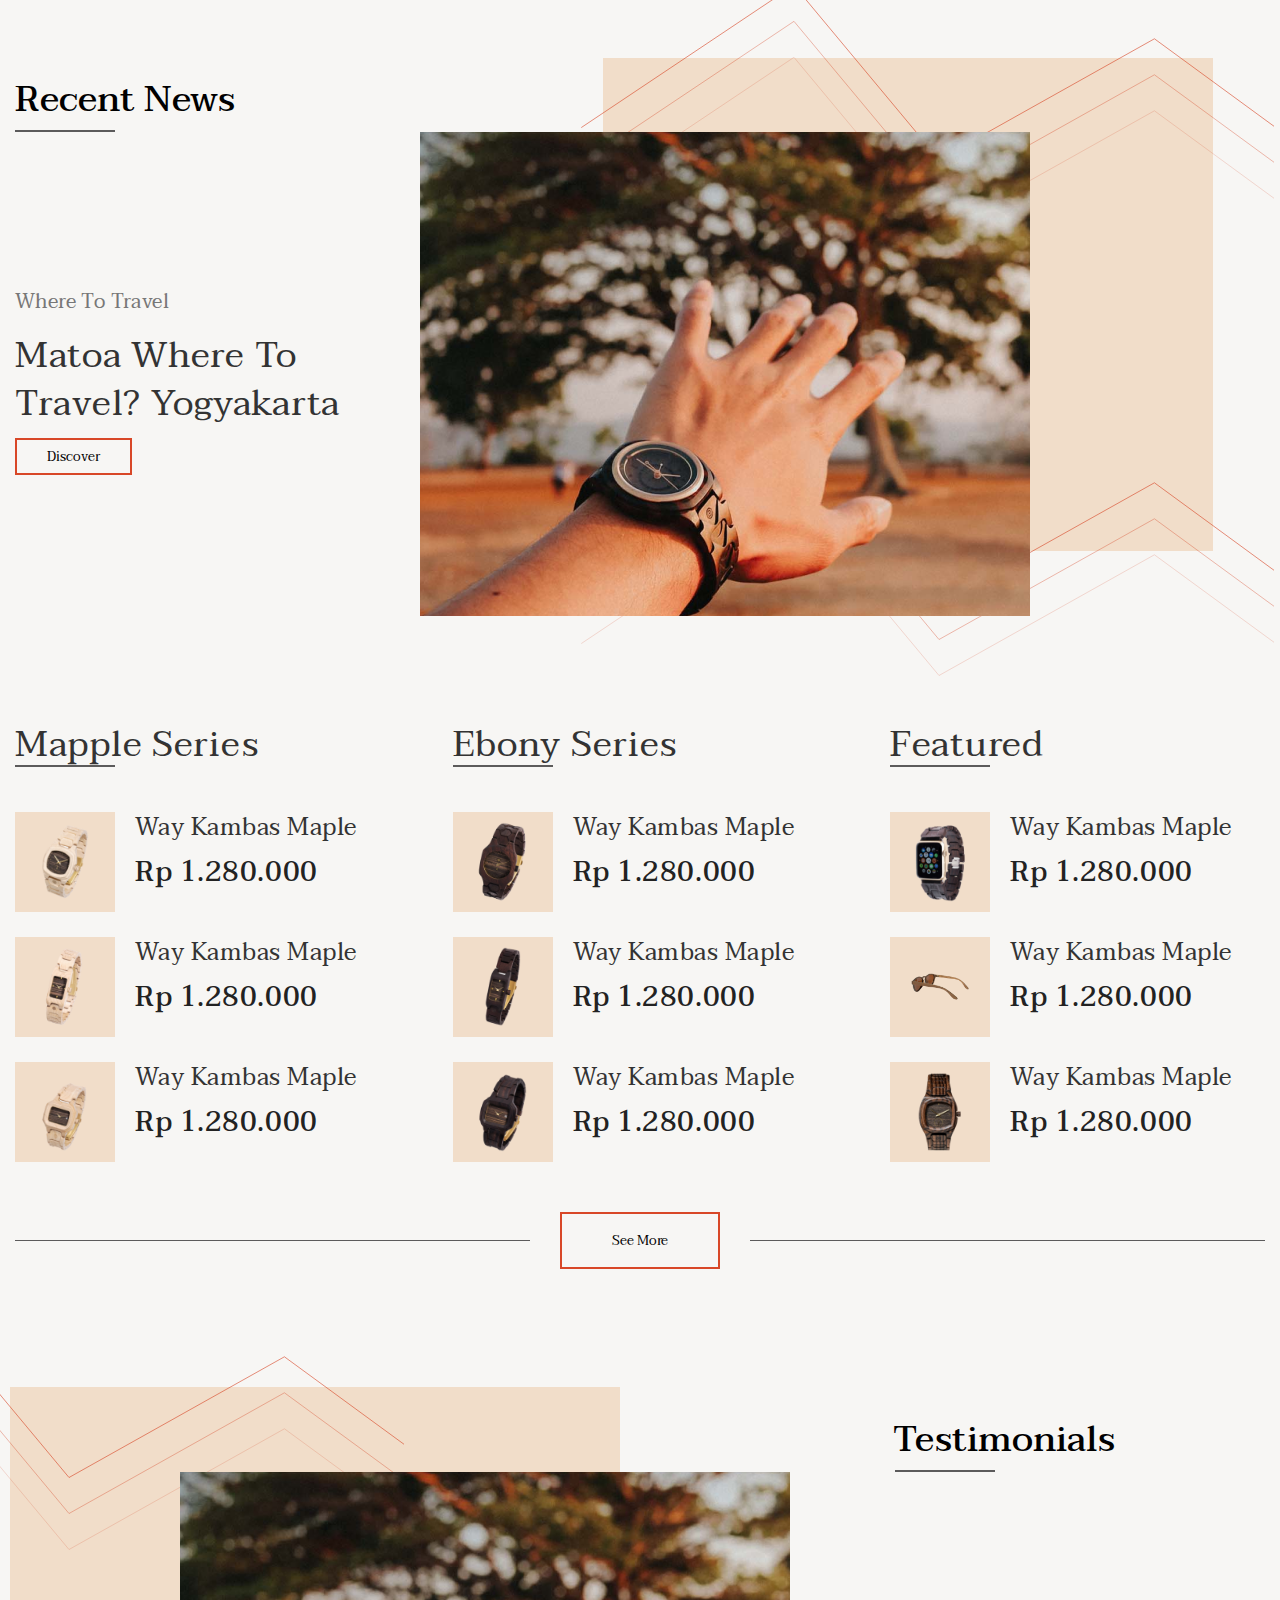
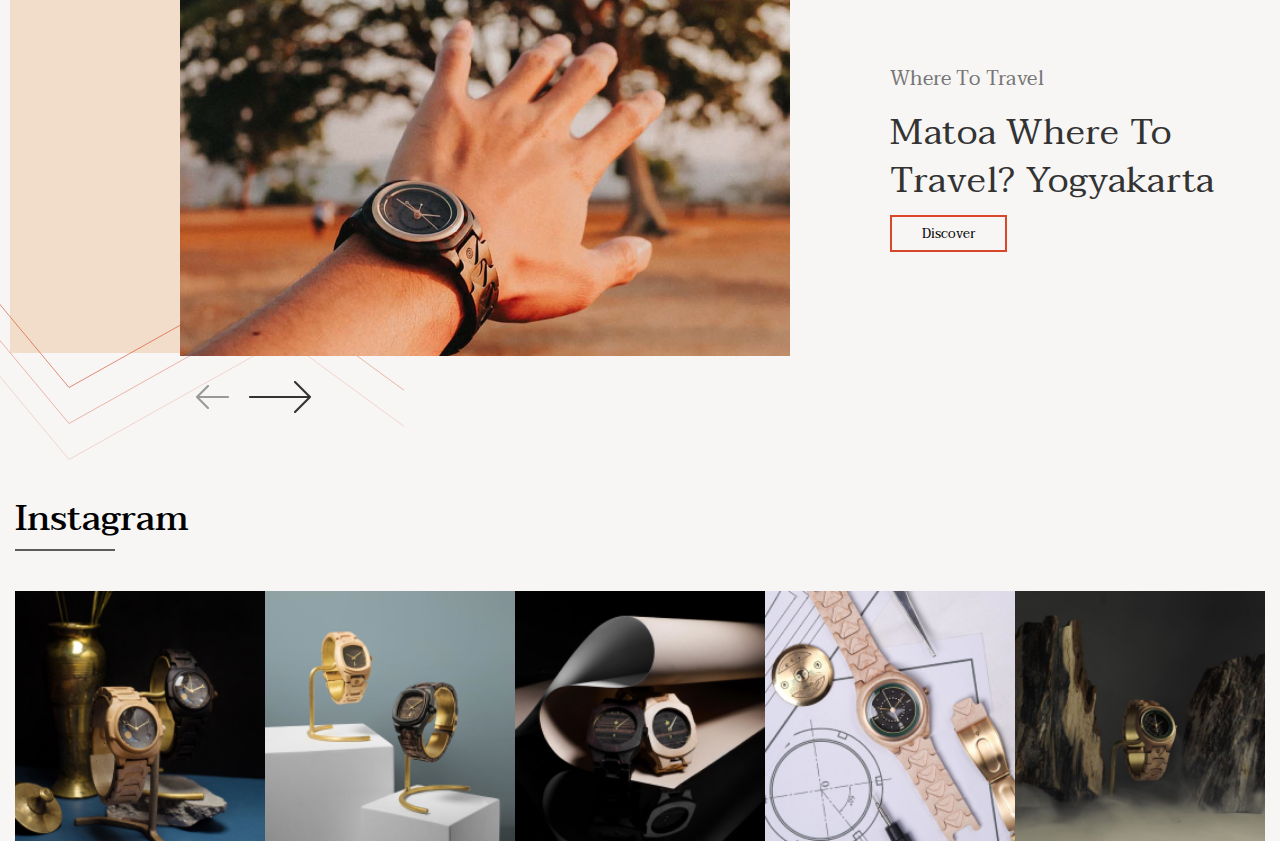
==== commit 77e0a17f: "basic done" ====
--- a/index.html
+++ b/index.html
@@ -24,7 +24,8 @@
               Rhino's skin which is designed with an overlap effect on its strap
               to represent Rhino's skin.
             </p>
-            <p
+            <a href="/product-detail.html">
+              <p
               style="
                 font-weight: bold;
                 text-decoration: underline;
@@ -33,6 +34,7 @@
             >
               Discover
             </p>
+            </a>
             <div style="display: flex; gap: 15px">
               <button style="background-color: rgba(216, 71, 39, 1); color: #fff" class="commonBtn" data-bs-toggle="modal"
                 data-bs-target="#exampleModal">
